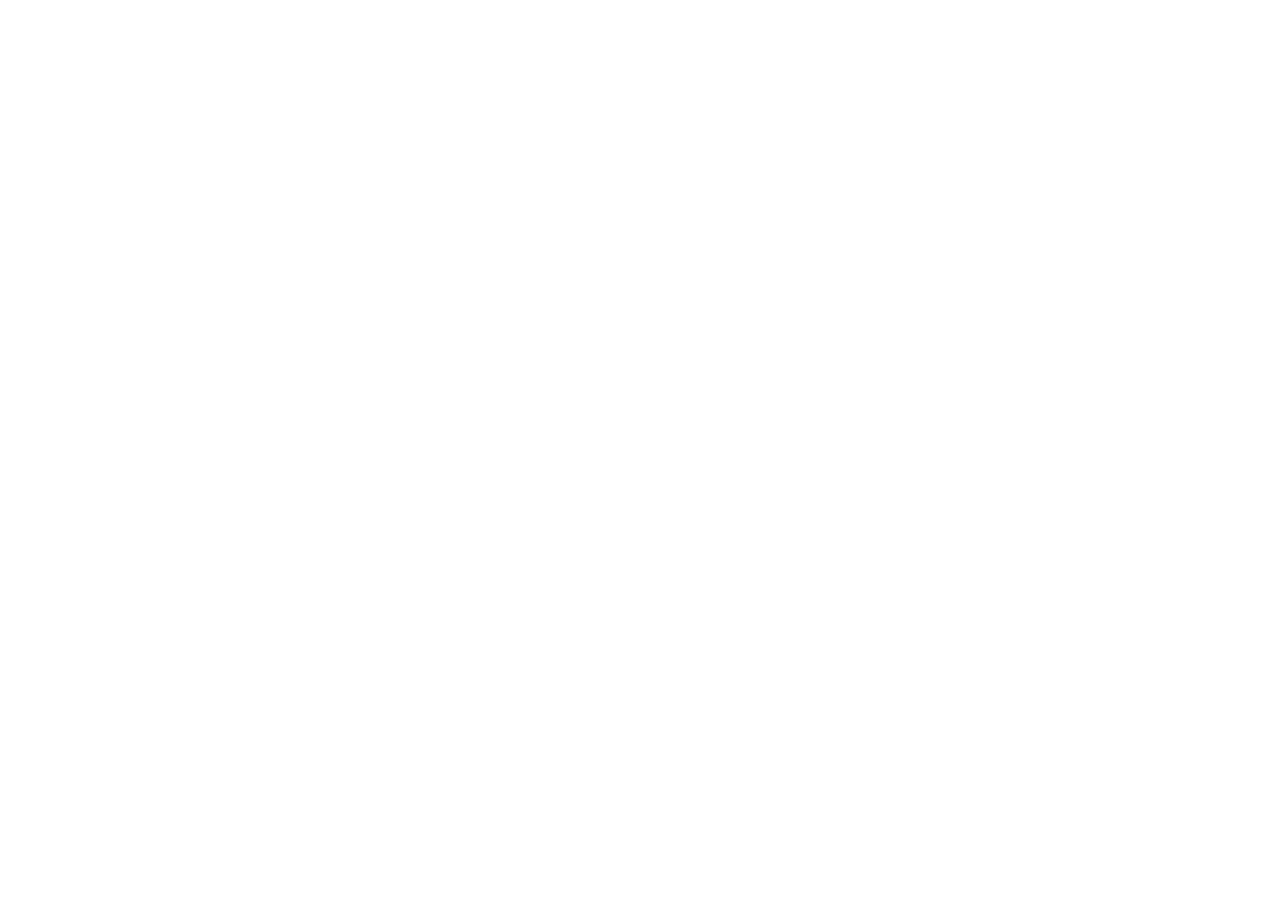
==== parcial-1/about.html @ f010f5a2 "Primer Commit con la primera version de la home page" ====
<!DOCTYPE html>
<html lang="en">

<head>
    <meta charset="UTF-8">
    <meta name="viewport" content="width=device-width, initial-scale=1.0">
    <title>Document</title>
</head>

<body>

</body>

</html>
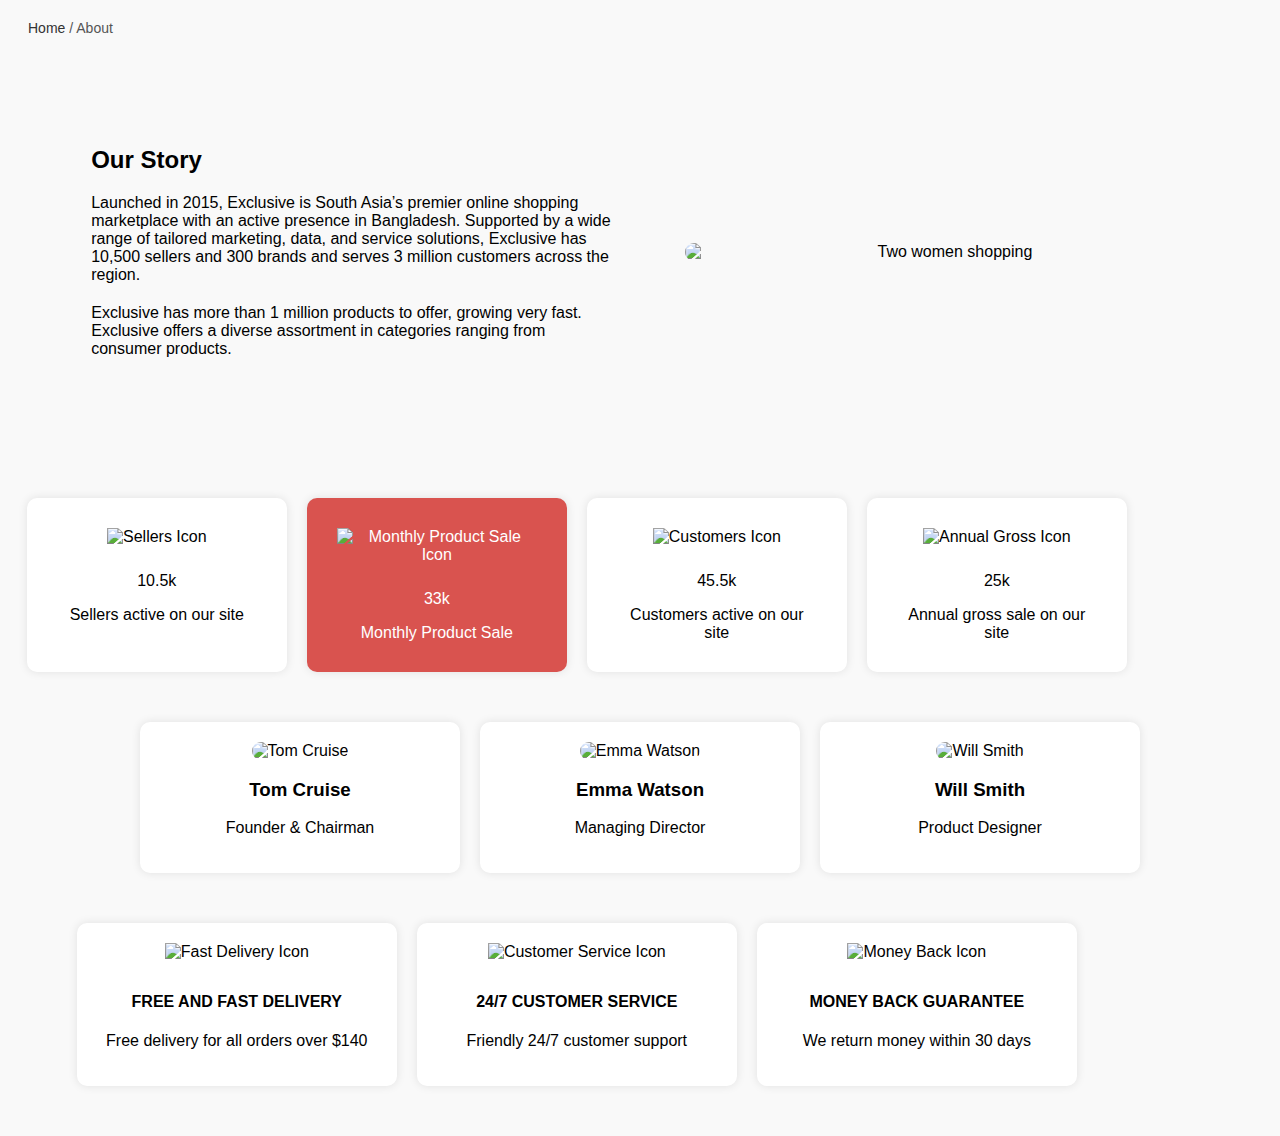
==== commit 3fde57f5: "commit 2 about" ====
--- a/parcial-1/about.html
+++ b/parcial-1/about.html
@@ -1,14 +1,99 @@
 <!DOCTYPE html>
-<html lang="en">
-
+<html lang="es">
 <head>
     <meta charset="UTF-8">
     <meta name="viewport" content="width=device-width, initial-scale=1.0">
-    <title>Document</title>
+    <title>Our Story</title>
+    <link rel="stylesheet" href="styles.css">
+    <script src="https://kit.fontawesome.com/a076d05399.js" crossorigin="anonymous"></script>
 </head>
-
 <body>
 
+    <!-- Breadcrumb -->
+    <nav class="breadcrumb">
+        <a href="#">Home</a> / <span>About</span>
+    </nav>
+
+    <!-- Sección Our Story -->
+    <section class="about container">
+        <div class="about-content">
+            <h2>Our Story</h2>
+            <p>
+                Launched in 2015, Exclusive is South Asia’s premier online shopping marketplace with an active presence in Bangladesh. 
+                Supported by a wide range of tailored marketing, data, and service solutions, Exclusive has 10,500 sellers and 300 brands 
+                and serves 3 million customers across the region.
+            </p>
+            <p>
+                Exclusive has more than 1 million products to offer, growing very fast. Exclusive offers a diverse assortment in categories 
+                ranging from consumer products.
+            </p>
+        </div>
+        <div class="about-image">
+            <img src="shopping-women.jpg" alt="Two women shopping">
+        </div>
+    </section>
+
+    <!-- Sección de Estadísticas -->
+    <section class="stats container">
+        <div class="stat-box">
+            <img src="icon-sellers.png" alt="Sellers Icon">
+            <p>10.5k</p>
+            <span>Sellers active on our site</span>
+        </div>
+        <div class="stat-box highlighted">
+            <img src="icon-monthly-sales.png" alt="Monthly Product Sale Icon">
+            <p>33k</p>
+            <span>Monthly Product Sale</span>
+        </div>
+        <div class="stat-box">
+            <img src="icon-customers.png" alt="Customers Icon">
+            <p>45.5k</p>
+            <span>Customers active on our site</span>
+        </div>
+        <div class="stat-box">
+            <img src="icon-annual-gross.png" alt="Annual Gross Icon">
+            <p>25k</p>
+            <span>Annual gross sale on our site</span>
+        </div>
+    </section>
+
+    <!-- Sección de Equipo -->
+    <section class="team container">
+        <div class="team-member">
+            <img src="tom-cruise.jpg" alt="Tom Cruise">
+            <h3>Tom Cruise</h3>
+            <p>Founder & Chairman</p>
+        </div>
+        <div class="team-member">
+            <img src="emma-watson.jpg" alt="Emma Watson">
+            <h3>Emma Watson</h3>
+            <p>Managing Director</p>
+        </div>
+        <div class="team-member">
+            <img src="will-smith.jpg" alt="Will Smith">
+            <h3>Will Smith</h3>
+            <p>Product Designer</p>
+        </div>
+    </section>
+
+    <!-- Sección de Servicios -->
+    <section class="services container">
+        <div class="service-box">
+            <img src="icon-fast-delivery.png" alt="Fast Delivery Icon">
+            <h4>FREE AND FAST DELIVERY</h4>
+            <p>Free delivery for all orders over $140</p>
+        </div>
+        <div class="service-box">
+            <img src="icon-customer-service.png" alt="Customer Service Icon">
+            <h4>24/7 CUSTOMER SERVICE</h4>
+            <p>Friendly 24/7 customer support</p>
+        </div>
+        <div class="service-box">
+            <img src="icon-money-back.png" alt="Money Back Icon">
+            <h4>MONEY BACK GUARANTEE</h4>
+            <p>We return money within 30 days</p>
+        </div>
+    </section>
+
 </body>
-
 </html>--- a/parcial-1/styles.css
+++ b/parcial-1/styles.css
@@ -0,0 +1,163 @@
+•⁠  ⁠{
+    margin: 0;
+    padding: 0;
+    box-sizing: border-box;
+}
+
+body {
+    font-family: Arial, sans-serif;
+    background-color: #f9f9f9;
+    text-align: center;
+}
+
+.container {
+    width: 90%;
+    max-width: 1200px;
+    margin: auto;
+}
+
+/* Breadcrumb */
+.breadcrumb {
+    text-align: left;
+    margin: 20px;
+    font-size: 14px;
+    color: #555;
+}
+
+.breadcrumb a {
+    text-decoration: none;
+    color: #333;
+}
+
+/* Sección Our Story */
+.about {
+    display: flex;
+    align-items: center;
+    justify-content: center;
+    gap: 50px;
+    padding: 50px 0;
+}
+
+.about-content {
+    flex: 1;
+    min-width: 300px;
+    text-align: left;
+    padding: 20px;
+}
+
+.about-content h2 {
+    margin-bottom: 20px;
+}
+
+.about-content p {
+    margin-bottom: 20px;
+}
+
+.about-image {
+    flex: 1;
+    min-width: 300px;
+    display: flex;
+    justify-content: center;
+}
+
+.about-image img {
+    width: 100%;
+    border-radius: 10px;
+}
+
+/* Sección de Estadísticas */
+.stats {
+    display: flex;
+    justify-content: center;
+    gap: 20px;
+    margin: 50px 0;
+    flex-wrap: wrap;
+}
+
+.stat-box {
+    background: white;
+    padding: 30px;
+    text-align: center;
+    border-radius: 10px;
+    width: 200px;
+    box-shadow: 0 0 10px rgba(0, 0, 0, 0.1);
+}
+
+.stat-box img {
+    width: 50px;
+    margin-bottom: 10px;
+}
+
+.highlighted {
+    background: #d9534f;
+    color: white;
+}
+
+/* Sección de Equipo */
+.team {
+    display: flex;
+    justify-content: center;
+    gap: 20px;
+    flex-wrap: wrap;
+    margin-top: 50px;
+}
+
+.team-member {
+    background: white;
+    padding: 20px;
+    text-align: center;
+    border-radius: 10px;
+    width: 280px;
+    box-shadow: 0 0 10px rgba(0, 0, 0, 0.1);
+}
+
+.team-member img {
+    width: 100%;
+    border-radius: 10px;
+}
+
+/* Sección de Servicios */
+.services {
+    display: flex;
+    justify-content: center;
+    gap: 20px;
+    flex-wrap: wrap;
+    margin: 50px 0;
+}
+
+.service-box {
+    background: white;
+    padding: 20px;
+    text-align: center;
+    border-radius: 10px;
+    width: 280px;
+    box-shadow: 0 0 10px rgba(0, 0, 0, 0.1);
+}
+
+.service-box img {
+    width: 50px;
+    margin-bottom: 10px;
+}
+
+/* Responsive */
+@media (max-width: 768px) {
+    .about {
+        flex-direction: column;
+        text-align: center;
+    }
+    
+    .stats {
+        flex-direction: column;
+        align-items: center;
+    }
+
+    .team {
+        flex-direction: column;
+        align-items: center;
+    }
+
+    .services {
+        flex-direction: column;
+        align-items: center;
+    }
+}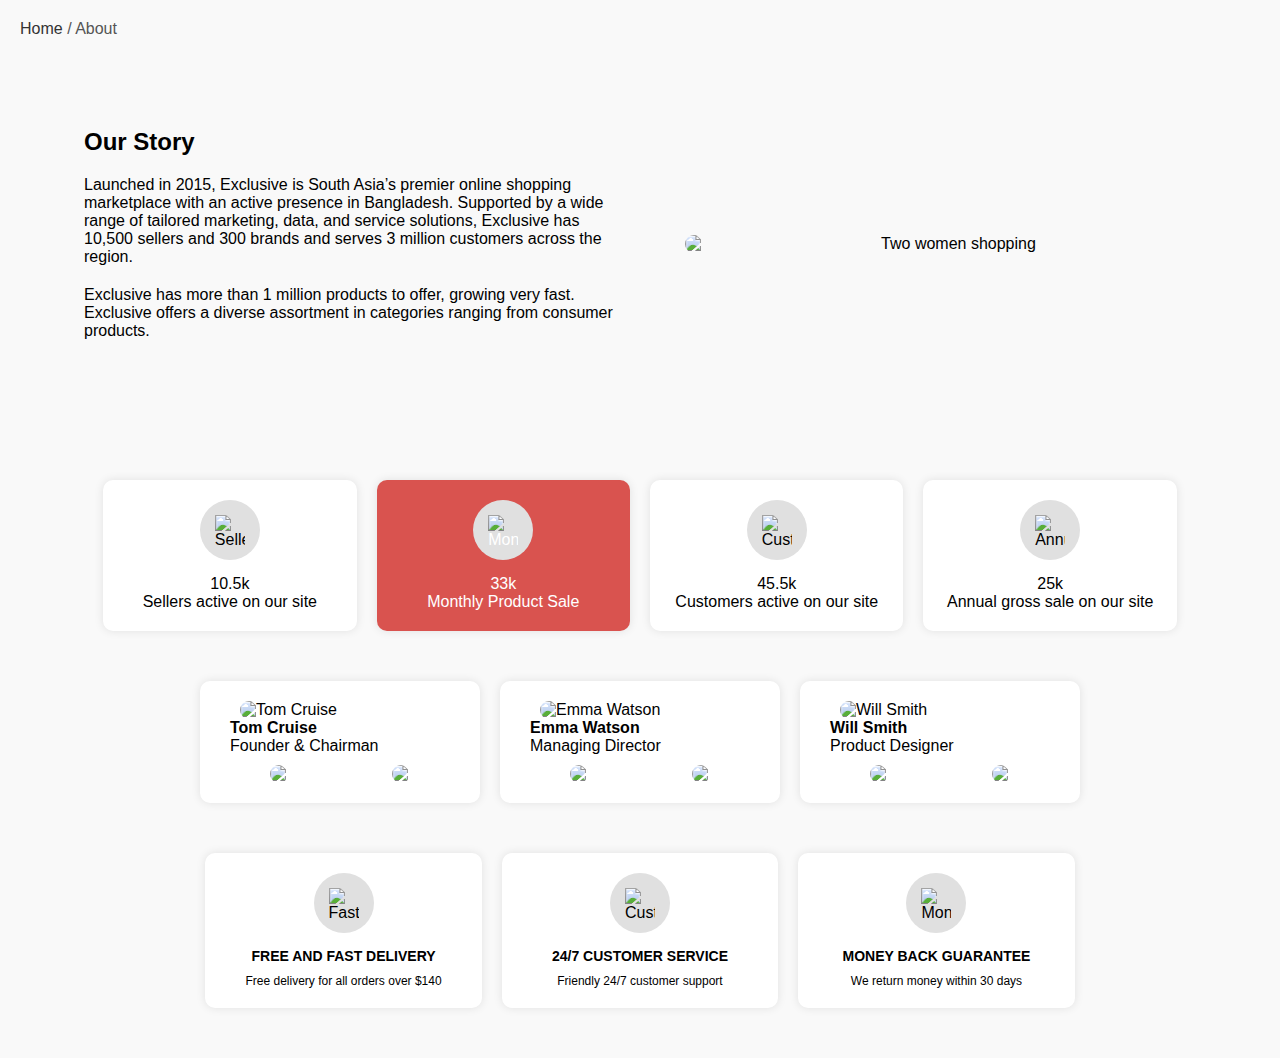
==== commit 014b396d: "mejora visual" ====
--- a/parcial-1/about.html
+++ b/parcial-1/about.html
@@ -29,29 +29,37 @@
             </p>
         </div>
         <div class="about-image">
-            <img src="shopping-women.jpg" alt="Two women shopping">
+            <img src="images/imagen1.jpg" alt="Two women shopping">
         </div>
     </section>
 
     <!-- Sección de Estadísticas -->
     <section class="stats container">
         <div class="stat-box">
-            <img src="icon-sellers.png" alt="Sellers Icon">
+            <div class="icon-circle">
+                <img src="images/iconotienda.png" alt="Sellers Icon">
+            </div>
             <p>10.5k</p>
             <span>Sellers active on our site</span>
         </div>
         <div class="stat-box highlighted">
-            <img src="icon-monthly-sales.png" alt="Monthly Product Sale Icon">
+            <div class="icon-circle">
+                <img src="images/iconomoneda.png" alt="Monthly Product Sale Icon">
+            </div>
             <p>33k</p>
             <span>Monthly Product Sale</span>
         </div>
         <div class="stat-box">
-            <img src="icon-customers.png" alt="Customers Icon">
+            <div class="icon-circle">
+                <img src="images/iconocompras.png" alt="Customers Icon">
+            </div>
             <p>45.5k</p>
             <span>Customers active on our site</span>
         </div>
         <div class="stat-box">
-            <img src="icon-annual-gross.png" alt="Annual Gross Icon">
+            <div class="icon-circle">
+                <img src="images/iconobolsa.png" alt="Annual Gross Icon">
+            </div>
             <p>25k</p>
             <span>Annual gross sale on our site</span>
         </div>
@@ -60,36 +68,54 @@
     <!-- Sección de Equipo -->
     <section class="team container">
         <div class="team-member">
-            <img src="tom-cruise.jpg" alt="Tom Cruise">
+            <img src="images/imagen2.jpeg" alt="Tom Cruise">
             <h3>Tom Cruise</h3>
             <p>Founder & Chairman</p>
+            <div class="social-icons">
+                <img src="images/twitter.png" alt="Twitter Icon">
+                <img src="images/Instagram.png" alt="Instagram Icon">
+            </div>
         </div>
         <div class="team-member">
-            <img src="emma-watson.jpg" alt="Emma Watson">
+            <img src="images/imagen4.jpeg" alt="Emma Watson">
             <h3>Emma Watson</h3>
             <p>Managing Director</p>
+            <div class="social-icons">
+                <img src="images/twitter.png" alt="Twitter Icon">
+                <img src="images/Instagram.png" alt="Instagram Icon">
+            </div>
         </div>
         <div class="team-member">
-            <img src="will-smith.jpg" alt="Will Smith">
+            <img src="images/imagen3.jpeg" alt="Will Smith">
             <h3>Will Smith</h3>
             <p>Product Designer</p>
+            <div class="social-icons">
+                <img src="images/twitter.png" alt="Twitter Icon">
+                <img src="images/Instagram.png" alt="Instagram Icon">
+            </div>
         </div>
     </section>
 
     <!-- Sección de Servicios -->
     <section class="services container">
         <div class="service-box">
-            <img src="icon-fast-delivery.png" alt="Fast Delivery Icon">
+            <div class="icon-circle">
+                <img src="images/entrega.png" alt="Fast Delivery Icon">
+            </div>
             <h4>FREE AND FAST DELIVERY</h4>
             <p>Free delivery for all orders over $140</p>
         </div>
         <div class="service-box">
-            <img src="icon-customer-service.png" alt="Customer Service Icon">
+            <div class="icon-circle">
+                <img src="images/audifonos.png" alt="Customer Service Icon">
+            </div>
             <h4>24/7 CUSTOMER SERVICE</h4>
             <p>Friendly 24/7 customer support</p>
         </div>
         <div class="service-box">
-            <img src="icon-money-back.png" alt="Money Back Icon">
+            <div class="icon-circle">
+                <img src="images/seguro.png" alt="Money Back Icon">
+            </div>
             <h4>MONEY BACK GUARANTEE</h4>
             <p>We return money within 30 days</p>
         </div>
--- a/parcial-1/styles.css
+++ b/parcial-1/styles.css
@@ -1,4 +1,4 @@
-•⁠  ⁠{
+* {
     margin: 0;
     padding: 0;
     box-sizing: border-box;
@@ -6,6 +6,7 @@
 
 body {
     font-family: Arial, sans-serif;
+    font-size: 16px;
     background-color: #f9f9f9;
     text-align: center;
 }
@@ -13,14 +14,14 @@
 .container {
     width: 90%;
     max-width: 1200px;
-    margin: auto;
+    margin: 0 auto;
 }
 
 /* Breadcrumb */
 .breadcrumb {
     text-align: left;
     margin: 20px;
-    font-size: 14px;
+    font-size: 16px;
     color: #555;
 }
 
@@ -40,17 +41,19 @@
 
 .about-content {
     flex: 1;
-    min-width: 300px;
+    min-width: 400px;
     text-align: left;
     padding: 20px;
 }
 
 .about-content h2 {
     margin-bottom: 20px;
+    font-size: 24px;
 }
 
 .about-content p {
     margin-bottom: 20px;
+    font-size: 16px;
 }
 
 .about-image {
@@ -62,6 +65,8 @@
 
 .about-image img {
     width: 100%;
+    max-width: 600px;
+    height: auto;
     border-radius: 10px;
 }
 
@@ -70,22 +75,30 @@
     display: flex;
     justify-content: center;
     gap: 20px;
-    margin: 50px 0;
+    margin: 50px auto;
+    width: 90%;
     flex-wrap: wrap;
 }
 
 .stat-box {
     background: white;
-    padding: 30px;
+    padding: 20px;
     text-align: center;
     border-radius: 10px;
-    width: 200px;
+    width: 22%;
     box-shadow: 0 0 10px rgba(0, 0, 0, 0.1);
-}
-
-.stat-box img {
-    width: 50px;
-    margin-bottom: 10px;
+    display: flex;
+    flex-direction: column;
+    align-items: center;
+}
+
+.stat-box .icon-circle {
+    margin-bottom: 15px;
+}
+
+.stat-box p, .stat-box span {
+    font-size: 16px;
+    white-space: nowrap;
 }
 
 .highlighted {
@@ -93,6 +106,30 @@
     color: white;
 }
 
+/* Estilos para el círculo gris detrás de los íconos */
+.icon-circle {
+    width: 60px;
+    height: 60px;
+    background-color: #e0e0e0;
+    border-radius: 50%;
+    display: flex;
+    align-items: center;
+    justify-content: center;
+    margin: 0 auto 10px;
+}
+
+.icon-circle img {
+    width: 30px;
+    height: 30px;
+}
+
+/* Ajustes para el modo oscuro */
+@media (prefers-color-scheme: dark) {
+    .icon-circle {
+        background-color: #555;
+    }
+}
+
 /* Sección de Equipo */
 .team {
     display: flex;
@@ -105,7 +142,7 @@
 .team-member {
     background: white;
     padding: 20px;
-    text-align: center;
+    text-align: left;
     border-radius: 10px;
     width: 280px;
     box-shadow: 0 0 10px rgba(0, 0, 0, 0.1);
@@ -113,16 +150,47 @@
 
 .team-member img {
     width: 100%;
-    border-radius: 10px;
-}
-
-/* Sección de Servicios */
+    max-width: 200px;
+    height: auto;
+    display: block;
+    margin: 0 auto;
+    border-radius: 10px;
+}
+
+.team-member h3, .team-member p {
+    font-size: 16px;
+    white-space: nowrap;
+    text-align: left;
+    margin-left: 10px;
+}
+
+/* Estilos para los íconos de redes sociales */
+.social-icons {
+    display: flex;
+    justify-content: flex-start;
+    gap: 5px;
+    margin-top: 10px;
+    padding-left: 0;
+}
+
+.social-icons img {
+    width: 18px;
+    height: 18px;
+    transition: transform 0.3s ease;
+}
+
+.social-icons img:hover {
+    transform: scale(1.1);
+}
+
+/* Sección de Servicios (reducida en un 20%) */
 .services {
     display: flex;
     justify-content: center;
     gap: 20px;
+    margin: 50px auto;
+    width: 72%; /* Reducido en un 20% */
     flex-wrap: wrap;
-    margin: 50px 0;
 }
 
 .service-box {
@@ -130,34 +198,83 @@
     padding: 20px;
     text-align: center;
     border-radius: 10px;
-    width: 280px;
+    width: 30%; /* Reducido en un 20% */
     box-shadow: 0 0 10px rgba(0, 0, 0, 0.1);
-}
-
-.service-box img {
-    width: 50px;
+    display: flex;
+    flex-direction: column;
+    align-items: center;
+}
+
+.service-box .icon-circle {
+    margin-bottom: 15px;
+}
+
+.service-box h4 {
+    font-size: 14px; /* Tamaño de fuente reducido */
+    white-space: nowrap;
     margin-bottom: 10px;
+}
+
+.service-box p {
+    font-size: 12px; /* Tamaño de fuente reducido */
+    white-space: nowrap;
 }
 
 /* Responsive */
 @media (max-width: 768px) {
+    .container {
+        width: 100%;
+    }
+
     .about {
         flex-direction: column;
         text-align: center;
-    }
-    
+        padding: 20px 0;
+    }
+
+    .about-content {
+        text-align: center;
+        min-width: 90%;
+    }
+
+    .about-content h2 {
+        font-size: 20px;
+    }
+
+    .about-content p {
+        font-size: 14px;
+    }
+
+    .about-image img {
+        max-width: 100%;
+    }
+
     .stats {
         flex-direction: column;
         align-items: center;
     }
 
+    .stat-box {
+        width: 80%;
+        margin-bottom: 20px;
+    }
+
     .team {
         flex-direction: column;
         align-items: center;
     }
 
+    .team-member {
+        width: 90%;
+    }
+
     .services {
         flex-direction: column;
         align-items: center;
     }
+
+    .service-box {
+        width: 80%;
+        margin-bottom: 20px;
+    }
 }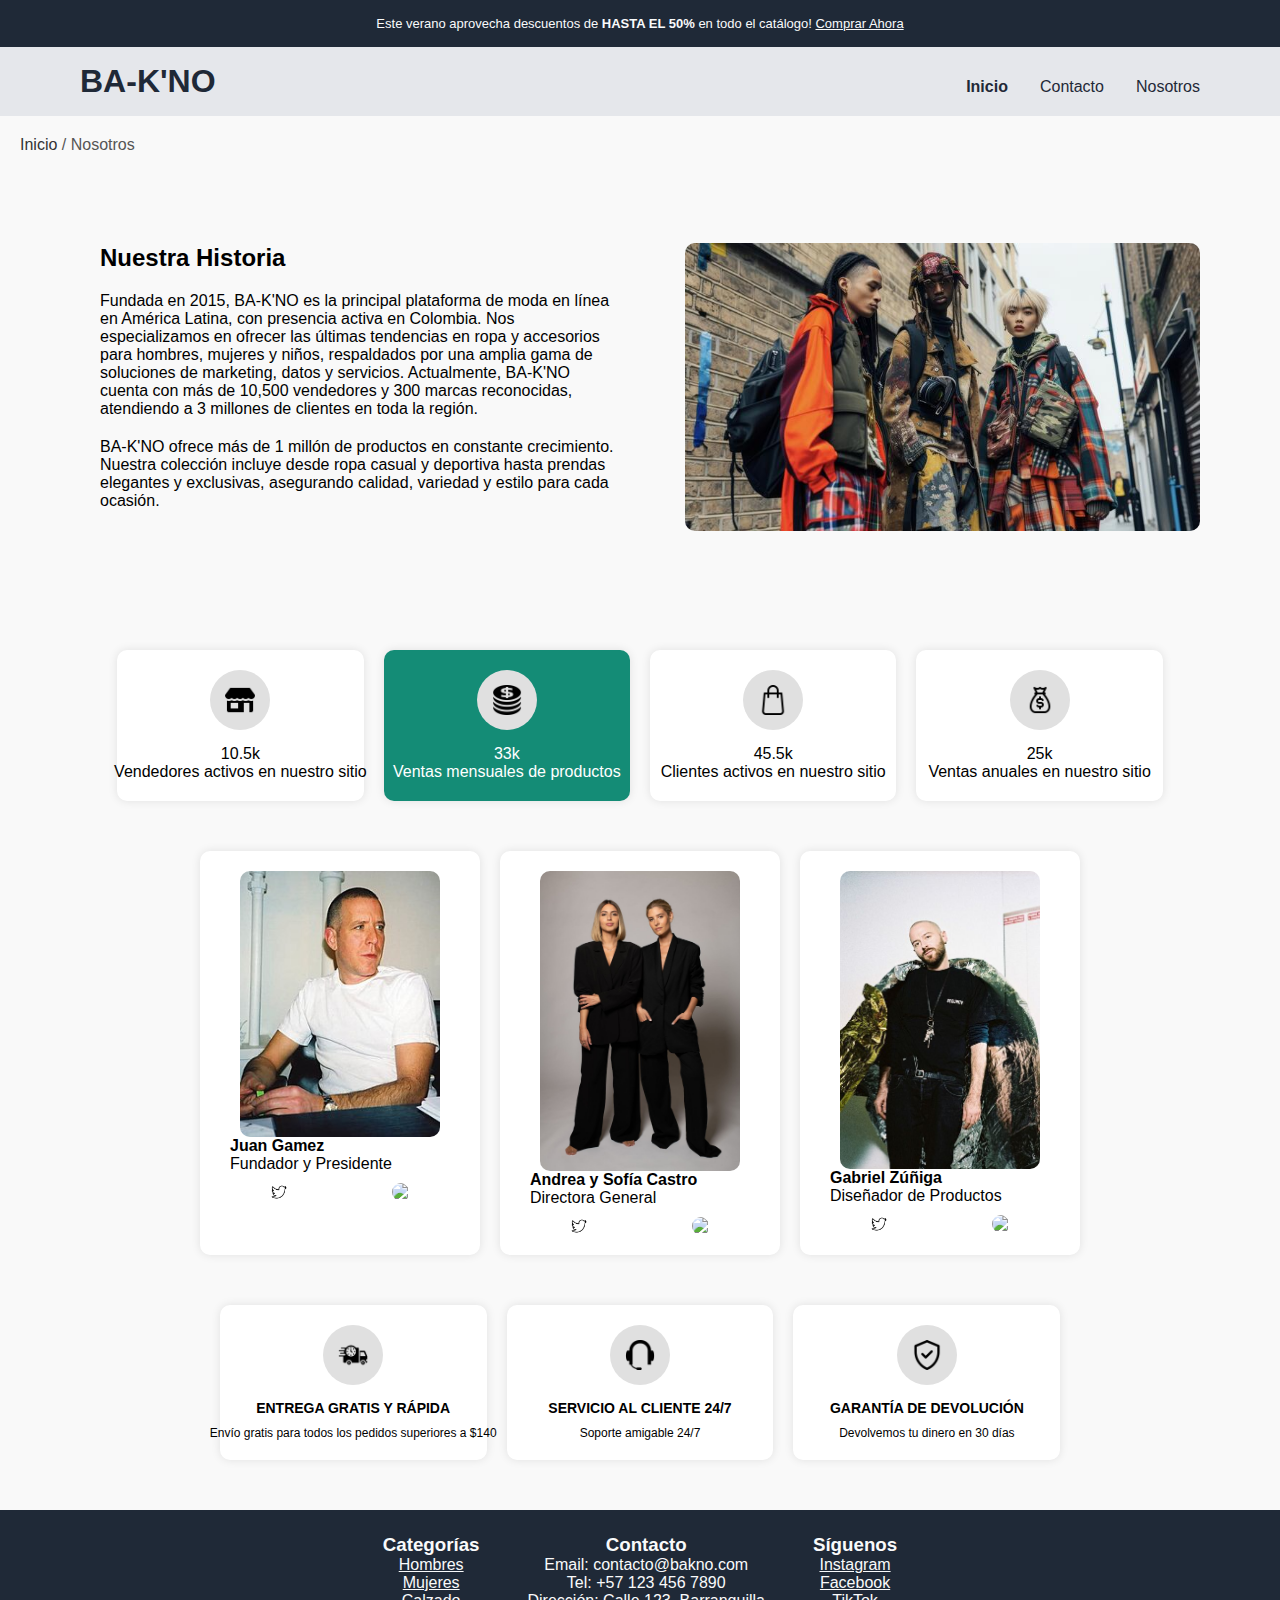
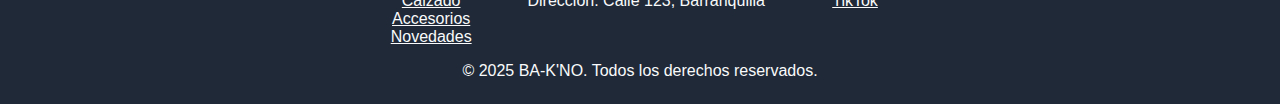
==== commit fff27b39: "Primer commit de la pagina about" ====
--- a/parcial-1/about.html
+++ b/parcial-1/about.html
@@ -3,123 +3,187 @@
 <head>
     <meta charset="UTF-8">
     <meta name="viewport" content="width=device-width, initial-scale=1.0">
-    <title>Our Story</title>
+    <title>Nuestra Historia</title>
     <link rel="stylesheet" href="styles.css">
+    <link rel="stylesheet" href="global.css">
     <script src="https://kit.fontawesome.com/a076d05399.js" crossorigin="anonymous"></script>
+    <style>
+        .section-spacing {
+            margin-bottom: 50px; /* Espacio entre secciones */
+        }
+        /* Quitar estilos de lista */
+        ul.nav-list, footer ul {
+            list-style: none; /* Elimina los marcadores de lista */
+            padding-left: 0; /* Elimina el padding izquierdo predeterminado */
+        }
+    </style>
 </head>
 <body>
-
+    <section class="header-add">
+        <p>
+          Este verano aprovecha descuentos de <b>HASTA EL 50%</b> en todo el
+          catálogo!
+          <a href="">Comprar Ahora</a>
+        </p>
+      </section>
+      <!-- encabezado de la pagina -->
+      <header class="home-header">
+        <!-- barra de navegacion principal -->
+        <nav class="header-nav container">
+          <!-- logo (en este momento es solo texto) -->
+          <h1 class="logo">BA-K'NO</h1>
+          <!-- enlaces de navegacion -->
+          <ul class="nav-list">
+            <li>
+              <a class="nav-link nav-link-selected" href="index.html">Inicio</a>
+            </li>
+            <li>
+              <a class="nav-link" href="contact.html">Contacto</a>
+            </li>
+            <li>
+              <a class="nav-link" href="about.html">Nosotros</a>
+            </li>
+          </ul>
+        </nav>
+      </header>
     <!-- Breadcrumb -->
     <nav class="breadcrumb">
-        <a href="#">Home</a> / <span>About</span>
+        <a href="#">Inicio</a> / <span>Nosotros</span>
     </nav>
 
-    <!-- Sección Our Story -->
-    <section class="about container">
+    <!-- Sección Nuestra Historia -->
+    <section class="about container section-spacing">
         <div class="about-content">
-            <h2>Our Story</h2>
+            <h2>Nuestra Historia</h2>
             <p>
-                Launched in 2015, Exclusive is South Asia’s premier online shopping marketplace with an active presence in Bangladesh. 
-                Supported by a wide range of tailored marketing, data, and service solutions, Exclusive has 10,500 sellers and 300 brands 
-                and serves 3 million customers across the region.
+                Fundada en 2015, BA-K'NO es la principal plataforma de moda en línea en América Latina, con presencia activa en Colombia. Nos especializamos en ofrecer las últimas tendencias en ropa y accesorios para hombres, mujeres y niños, respaldados por una amplia gama de soluciones de marketing, datos y servicios. Actualmente, BA-K'NO cuenta con más de 10,500 vendedores y 300 marcas reconocidas, atendiendo a 3 millones de clientes en toda la región.
             </p>
             <p>
-                Exclusive has more than 1 million products to offer, growing very fast. Exclusive offers a diverse assortment in categories 
-                ranging from consumer products.
+                BA-K'NO ofrece más de 1 millón de productos en constante crecimiento. Nuestra colección incluye desde ropa casual y deportiva hasta prendas elegantes y exclusivas, asegurando calidad, variedad y estilo para cada ocasión.
             </p>
         </div>
         <div class="about-image">
-            <img src="images/imagen1.jpg" alt="Two women shopping">
+            <img src="images/imagen1.jpg" alt="Dos mujeres comprando">
         </div>
     </section>
 
     <!-- Sección de Estadísticas -->
-    <section class="stats container">
+    <section class="stats container section-spacing">
         <div class="stat-box">
             <div class="icon-circle">
-                <img src="images/iconotienda.png" alt="Sellers Icon">
+                <img src="images/iconotienda.png" alt="Icono de vendedores">
             </div>
             <p>10.5k</p>
-            <span>Sellers active on our site</span>
+            <span>Vendedores activos en nuestro sitio</span>
         </div>
         <div class="stat-box highlighted">
             <div class="icon-circle">
-                <img src="images/iconomoneda.png" alt="Monthly Product Sale Icon">
+                <img src="images/iconomoneda.png" alt="Icono de ventas mensuales">
             </div>
             <p>33k</p>
-            <span>Monthly Product Sale</span>
+            <span>Ventas mensuales de productos</span>
         </div>
         <div class="stat-box">
             <div class="icon-circle">
-                <img src="images/iconocompras.png" alt="Customers Icon">
+                <img src="images/iconocompras.png" alt="Icono de clientes">
             </div>
             <p>45.5k</p>
-            <span>Customers active on our site</span>
+            <span>Clientes activos en nuestro sitio</span>
         </div>
         <div class="stat-box">
             <div class="icon-circle">
-                <img src="images/iconobolsa.png" alt="Annual Gross Icon">
+                <img src="images/iconobolsa.png" alt="Icono de ventas anuales">
             </div>
             <p>25k</p>
-            <span>Annual gross sale on our site</span>
+            <span>Ventas anuales en nuestro sitio</span>
         </div>
     </section>
 
     <!-- Sección de Equipo -->
-    <section class="team container">
+    <section class="team container section-spacing">
         <div class="team-member">
-            <img src="images/imagen2.jpeg" alt="Tom Cruise">
-            <h3>Tom Cruise</h3>
-            <p>Founder & Chairman</p>
+            <img src="images/imagen2.jpg" alt="Tom Cruise">
+            <h3>Juan Gamez</h3>
+            <p>Fundador y Presidente</p>
             <div class="social-icons">
-                <img src="images/twitter.png" alt="Twitter Icon">
-                <img src="images/Instagram.png" alt="Instagram Icon">
+                <img src="images/twitter.png" alt="Icono de Twitter">
+                <img src="images/Instagram.png" alt="Icono de Instagram">
             </div>
         </div>
         <div class="team-member">
-            <img src="images/imagen4.jpeg" alt="Emma Watson">
-            <h3>Emma Watson</h3>
-            <p>Managing Director</p>
+            <img src="images/imagen4.jpg" alt="Emma Watson">
+            <h3>Andrea y Sofía Castro</h3>
+            <p>Directora General</p>
             <div class="social-icons">
-                <img src="images/twitter.png" alt="Twitter Icon">
-                <img src="images/Instagram.png" alt="Instagram Icon">
+                <img src="images/twitter.png" alt="Icono de Twitter">
+                <img src="images/Instagram.png" alt="Icono de Instagram">
             </div>
         </div>
         <div class="team-member">
-            <img src="images/imagen3.jpeg" alt="Will Smith">
-            <h3>Will Smith</h3>
-            <p>Product Designer</p>
+            <img src="images/imagen3.jpeg" alt="Gabriel Zúñiga">
+            <h3>Gabriel Zúñiga</h3>
+            <p>Diseñador de Productos</p>
             <div class="social-icons">
-                <img src="images/twitter.png" alt="Twitter Icon">
-                <img src="images/Instagram.png" alt="Instagram Icon">
+                <img src="images/twitter.png" alt="Icono de Twitter">
+                <img src="images/Instagram.png" alt="Icono de Instagram">
             </div>
         </div>
     </section>
 
     <!-- Sección de Servicios -->
-    <section class="services container">
+    <section class="services container section-spacing">
         <div class="service-box">
             <div class="icon-circle">
-                <img src="images/entrega.png" alt="Fast Delivery Icon">
+                <img src="images/entrega.png" alt="Icono de entrega rápida">
             </div>
-            <h4>FREE AND FAST DELIVERY</h4>
-            <p>Free delivery for all orders over $140</p>
+            <h4>ENTREGA GRATIS Y RÁPIDA</h4>
+            <p>Envío gratis para todos los pedidos superiores a $140</p>
         </div>
         <div class="service-box">
             <div class="icon-circle">
-                <img src="images/audifonos.png" alt="Customer Service Icon">
+                <img src="images/audifonos.png" alt="Icono de servicio al cliente">
             </div>
-            <h4>24/7 CUSTOMER SERVICE</h4>
-            <p>Friendly 24/7 customer support</p>
+            <h4>SERVICIO AL CLIENTE 24/7</h4>
+            <p>Soporte amigable 24/7</p>
         </div>
         <div class="service-box">
             <div class="icon-circle">
-                <img src="images/seguro.png" alt="Money Back Icon">
+                <img src="images/seguro.png" alt="Icono de garantía de devolución">
             </div>
-            <h4>MONEY BACK GUARANTEE</h4>
-            <p>We return money within 30 days</p>
+            <h4>GARANTÍA DE DEVOLUCIÓN</h4>
+            <p>Devolvemos tu dinero en 30 días</p>
         </div>
     </section>
-
+    <footer>
+        <nav class="footer-nav container">
+          <section class="footer-section">
+            <h3>Categorías</h3>
+            <ul>
+              <li><a href="#">Hombres</a></li>
+              <li><a href="#">Mujeres</a></li>
+              <li><a href="#">Calzado</a></li>
+              <li><a href="#">Accesorios</a></li>
+              <li><a href="#">Novedades</a></li>
+            </ul>
+          </section>
+          <section class="footer-section">
+            <h3>Contacto</h3>
+            <p>Email: contacto@bakno.com</p>
+            <p>Tel: +57 123 456 7890</p>
+            <p>Dirección: Calle 123, Barranquilla</p>
+          </section>
+          <section class="footer-section">
+            <h3>Síguenos</h3>
+            <ul>
+              <li><a href="#">Instagram</a></li>
+              <li><a href="#">Facebook</a></li>
+              <li><a href="#">TikTok</a></li>
+            </ul>
+          </section>
+        </nav>
+        <section class="footer-bottom">
+          <p>&copy; 2025 BA-K'NO. Todos los derechos reservados.</p>
+        </section>
+      </footer>
 </body>
 </html>--- a/parcial-1/styles.css
+++ b/parcial-1/styles.css
@@ -102,7 +102,7 @@
 }
 
 .highlighted {
-    background: #d9534f;
+    background: #148C76;
     color: white;
 }
 
--- a/parcial-1/global.css
+++ b/parcial-1/global.css
@@ -0,0 +1,181 @@
+@import url("https://fonts.googleapis.com/css2?family=Poppins:ital,wght@0,100;0,200;0,300;0,400;0,500;0,600;0,700;0,800;0,900;1,100;1,200;1,300;1,400;1,500;1,600;1,700;1,800;1,900&display=swap");
+
+:root {
+  --color-gray-50: #f9fafb;
+  --color-gray-200: #e5e7eb;
+  --color-gray-800: #1f2937;
+
+  --p-sm: 0.5rem;
+  --p-md: 1rem;
+  --p-lg: 1.5rem;
+  --p-xl: 2rem;
+  --p-2xl: 2.5rem;
+  --p-3xl: 3rem;
+
+  --g-sm: 1rem;
+  --g-md: 2rem;
+  --g-lg: 3rem;
+
+  --r-sm: 0.2rem;
+  --r-md: 0.4rem;
+  --r-lg: 0.6rem;
+  --r-full: calc(infinity * 1rem);
+}
+
+•⁠  ⁠{
+  margin: 0;
+  padding: 0;
+  list-style: none;
+  box-sizing: border-box;
+  font-family: "Poppins", sans-serif;
+  line-height: 1;
+}
+
+a {
+  color: inherit;
+}
+
+.overlay::before {
+  content: "";
+  position: absolute;
+  top: 0;
+  left: 0;
+  width: 100%;
+  height: 100%;
+  background: rgba(0, 0, 0, 0.05);
+  z-index: -1;
+}
+
+.container {
+  max-width: 1400px;
+  padding-left: var(--p-md);
+  padding-right: var(--p-md);
+  margin: 0 auto;
+}
+
+.link-button-primary {
+  text-decoration: none;
+  background-color: var(--color-gray-50);
+  color: var(--color-gray-800);
+  padding: var(--p-sm) var(--p-lg);
+  border-radius: var(--r-full);
+  font-weight: 600;
+}
+
+.link-button-primary:hover {
+  background-color: var(--color-gray-200);
+}
+
+.section-title {
+  color: var(--color-gray-800);
+  font-size: large;
+  font-weight: 600;
+
+  display: flex;
+  gap: var(--g-sm);
+  line-height: 2;
+  margin-bottom: var(--p-md);
+}
+
+.product {
+  color: var(--color-gray-50);
+  min-height: 300px;
+
+  padding: var(--p-lg);
+  gap: var(--g-sm);
+  border-radius: var(--r-md);
+
+  display: flex;
+  flex-direction: column;
+  justify-content: flex-end;
+
+  position: relative;
+  z-index: 1;
+  overflow: hidden;
+}
+
+.product h3 {
+  font-weight: 600;
+}
+
+.product p {
+  max-width: 16rem;
+  color: var(--color-gray-200);
+}
+
+.section-title {
+  color: var(--color-gray-800);
+  font-weight: 600;
+}
+
+.section-title::before {
+  content: "";
+  background-color: var(--color-gray-800);
+  width: 0.5rem;
+  border-radius: var(--r-sm);
+}
+
+.home-header {
+  background-color: var(--color-gray-200);
+  position: sticky;
+  top: 0;
+  z-index: 10;
+}
+
+.header-add {
+  background: var(--color-gray-800);
+  color: var(--color-gray-50);
+  text-align: center;
+  padding: var(--p-md);
+  font-size: small;
+}
+
+.logo {
+  font-size: xx-large;
+  color: var(--color-gray-800);
+}
+
+.header-nav {
+  display: flex;
+  align-items: baseline;
+  justify-content: space-between;
+  padding-top: var(--p-md);
+  padding-bottom: var(--p-md);
+}
+
+.nav-list {
+  display: flex;
+  gap: var(--g-md);
+}
+
+.nav-link {
+  text-decoration: none;
+  font-size: medium;
+  color: var(--color-gray-800);
+}
+
+.nav-link:hover {
+  border-bottom: 2px solid var(--color-gray-800);
+}
+
+.nav-link-selected {
+  font-weight: 600;
+}
+
+footer {
+  background-color: var(--color-gray-800);
+  color: var(--color-gray-50);
+  padding: var(--p-lg);
+  margin-top: var(--p-2xl);
+}
+
+.footer-nav {
+  display: flex;
+  justify-content: center;
+  gap: var(--g-lg);
+}
+
+.footer-bottom {
+  text-align: center;
+  margin-top: var(--p-md);
+}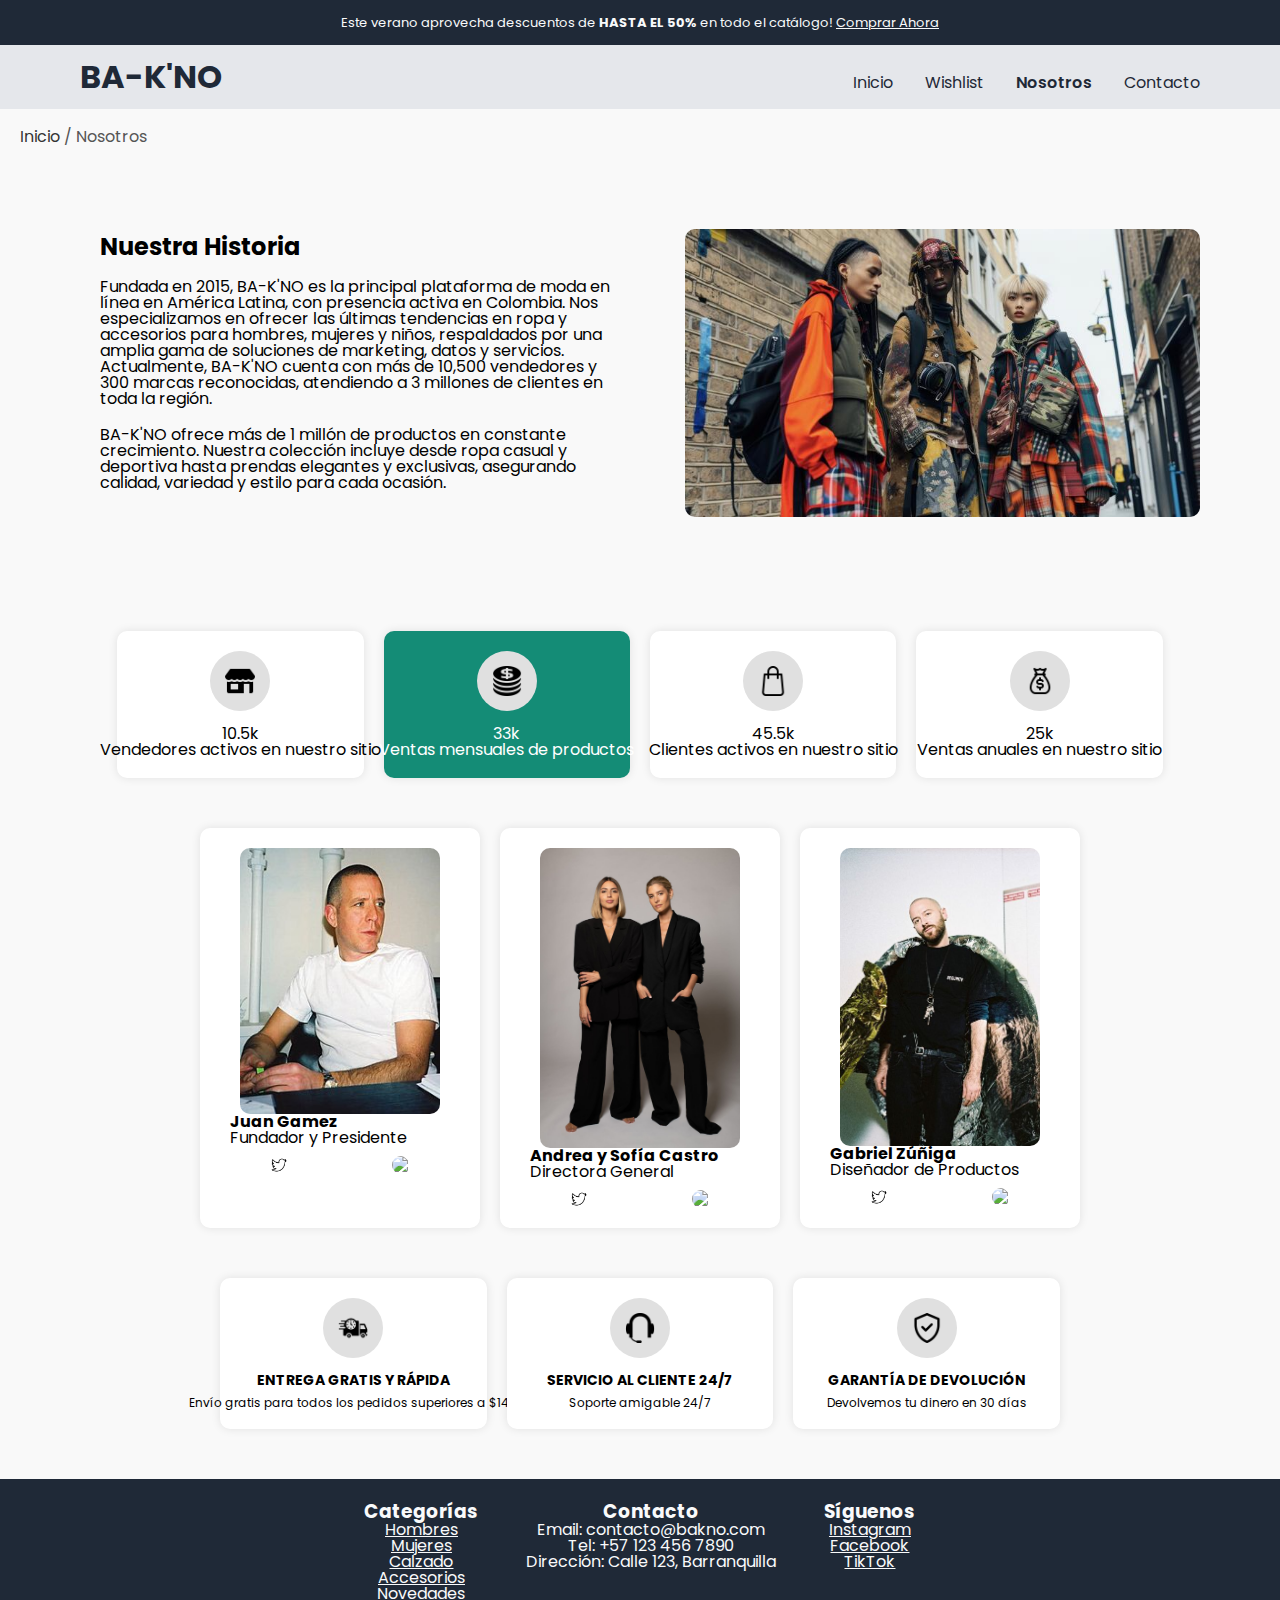
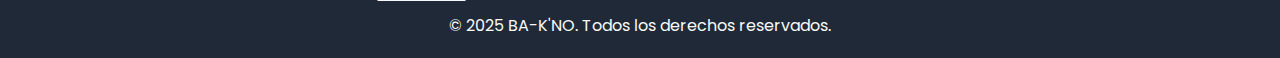
==== commit b4d075fd: "Redirecciones listas, pagina de contacto y ajustes de enlaces en la barra de navegación" ====
--- a/parcial-1/about.html
+++ b/parcial-1/about.html
@@ -1,189 +1,203 @@
 <!DOCTYPE html>
 <html lang="es">
-<head>
-    <meta charset="UTF-8">
-    <meta name="viewport" content="width=device-width, initial-scale=1.0">
+  <head>
+    <meta charset="UTF-8" />
+    <meta name="viewport" content="width=device-width, initial-scale=1.0" />
     <title>Nuestra Historia</title>
-    <link rel="stylesheet" href="styles.css">
-    <link rel="stylesheet" href="global.css">
-    <script src="https://kit.fontawesome.com/a076d05399.js" crossorigin="anonymous"></script>
+    <link rel="stylesheet" href="styles.css" />
+    <link rel="stylesheet" href="global.css" />
+    <script
+      src="https://kit.fontawesome.com/a076d05399.js"
+      crossorigin="anonymous"
+    ></script>
     <style>
-        .section-spacing {
-            margin-bottom: 50px; /* Espacio entre secciones */
-        }
-        /* Quitar estilos de lista */
-        ul.nav-list, footer ul {
-            list-style: none; /* Elimina los marcadores de lista */
-            padding-left: 0; /* Elimina el padding izquierdo predeterminado */
-        }
+      .section-spacing {
+        margin-bottom: 50px; /* Espacio entre secciones */
+      }
+      /* Quitar estilos de lista */
+      ul.nav-list,
+      footer ul {
+        list-style: none; /* Elimina los marcadores de lista */
+        padding-left: 0; /* Elimina el padding izquierdo predeterminado */
+      }
     </style>
-</head>
-<body>
+  </head>
+  <body>
     <section class="header-add">
-        <p>
-          Este verano aprovecha descuentos de <b>HASTA EL 50%</b> en todo el
-          catálogo!
-          <a href="">Comprar Ahora</a>
-        </p>
-      </section>
-      <!-- encabezado de la pagina -->
-      <header class="home-header">
-        <!-- barra de navegacion principal -->
-        <nav class="header-nav container">
-          <!-- logo (en este momento es solo texto) -->
-          <h1 class="logo">BA-K'NO</h1>
-          <!-- enlaces de navegacion -->
-          <ul class="nav-list">
-            <li>
-              <a class="nav-link nav-link-selected" href="index.html">Inicio</a>
-            </li>
-            <li>
-              <a class="nav-link" href="contact.html">Contacto</a>
-            </li>
-            <li>
-              <a class="nav-link" href="about.html">Nosotros</a>
-            </li>
-          </ul>
-        </nav>
-      </header>
+      <p>
+        Este verano aprovecha descuentos de <b>HASTA EL 50%</b> en todo el
+        catálogo!
+        <a href="">Comprar Ahora</a>
+      </p>
+    </section>
+    <!-- encabezado de la pagina -->
+    <header class="home-header">
+      <!-- barra de navegacion principal -->
+      <nav class="header-nav container">
+        <!-- logo (en este momento es solo texto) -->
+        <h1 class="logo">BA-K'NO</h1>
+        <!-- enlaces de navegacion -->
+        <ul class="nav-list">
+          <li>
+            <a class="nav-link" href="index.html">Inicio</a>
+          </li>
+          <li>
+            <a class="nav-link" href="wish.html">Wishlist</a>
+          </li>
+          <li>
+            <a class="nav-link nav-link-selected" href="about.html">Nosotros</a>
+          </li>
+          <li>
+            <a class="nav-link" href="contact.html">Contacto</a>
+          </li>
+        </ul>
+      </nav>
+    </header>
     <!-- Breadcrumb -->
-    <nav class="breadcrumb">
-        <a href="#">Inicio</a> / <span>Nosotros</span>
-    </nav>
+    <nav class="breadcrumb"><a href="#">Inicio</a> / <span>Nosotros</span></nav>
 
     <!-- Sección Nuestra Historia -->
     <section class="about container section-spacing">
-        <div class="about-content">
-            <h2>Nuestra Historia</h2>
-            <p>
-                Fundada en 2015, BA-K'NO es la principal plataforma de moda en línea en América Latina, con presencia activa en Colombia. Nos especializamos en ofrecer las últimas tendencias en ropa y accesorios para hombres, mujeres y niños, respaldados por una amplia gama de soluciones de marketing, datos y servicios. Actualmente, BA-K'NO cuenta con más de 10,500 vendedores y 300 marcas reconocidas, atendiendo a 3 millones de clientes en toda la región.
-            </p>
-            <p>
-                BA-K'NO ofrece más de 1 millón de productos en constante crecimiento. Nuestra colección incluye desde ropa casual y deportiva hasta prendas elegantes y exclusivas, asegurando calidad, variedad y estilo para cada ocasión.
-            </p>
-        </div>
-        <div class="about-image">
-            <img src="images/imagen1.jpg" alt="Dos mujeres comprando">
-        </div>
+      <div class="about-content">
+        <h2>Nuestra Historia</h2>
+        <p>
+          Fundada en 2015, BA-K'NO es la principal plataforma de moda en línea
+          en América Latina, con presencia activa en Colombia. Nos
+          especializamos en ofrecer las últimas tendencias en ropa y accesorios
+          para hombres, mujeres y niños, respaldados por una amplia gama de
+          soluciones de marketing, datos y servicios. Actualmente, BA-K'NO
+          cuenta con más de 10,500 vendedores y 300 marcas reconocidas,
+          atendiendo a 3 millones de clientes en toda la región.
+        </p>
+        <p>
+          BA-K'NO ofrece más de 1 millón de productos en constante crecimiento.
+          Nuestra colección incluye desde ropa casual y deportiva hasta prendas
+          elegantes y exclusivas, asegurando calidad, variedad y estilo para
+          cada ocasión.
+        </p>
+      </div>
+      <div class="about-image">
+        <img src="images/imagen1.jpg" alt="Dos mujeres comprando" />
+      </div>
     </section>
 
     <!-- Sección de Estadísticas -->
     <section class="stats container section-spacing">
-        <div class="stat-box">
-            <div class="icon-circle">
-                <img src="images/iconotienda.png" alt="Icono de vendedores">
-            </div>
-            <p>10.5k</p>
-            <span>Vendedores activos en nuestro sitio</span>
-        </div>
-        <div class="stat-box highlighted">
-            <div class="icon-circle">
-                <img src="images/iconomoneda.png" alt="Icono de ventas mensuales">
-            </div>
-            <p>33k</p>
-            <span>Ventas mensuales de productos</span>
-        </div>
-        <div class="stat-box">
-            <div class="icon-circle">
-                <img src="images/iconocompras.png" alt="Icono de clientes">
-            </div>
-            <p>45.5k</p>
-            <span>Clientes activos en nuestro sitio</span>
-        </div>
-        <div class="stat-box">
-            <div class="icon-circle">
-                <img src="images/iconobolsa.png" alt="Icono de ventas anuales">
-            </div>
-            <p>25k</p>
-            <span>Ventas anuales en nuestro sitio</span>
-        </div>
+      <div class="stat-box">
+        <div class="icon-circle">
+          <img src="images/iconotienda.png" alt="Icono de vendedores" />
+        </div>
+        <p>10.5k</p>
+        <span>Vendedores activos en nuestro sitio</span>
+      </div>
+      <div class="stat-box highlighted">
+        <div class="icon-circle">
+          <img src="images/iconomoneda.png" alt="Icono de ventas mensuales" />
+        </div>
+        <p>33k</p>
+        <span>Ventas mensuales de productos</span>
+      </div>
+      <div class="stat-box">
+        <div class="icon-circle">
+          <img src="images/iconocompras.png" alt="Icono de clientes" />
+        </div>
+        <p>45.5k</p>
+        <span>Clientes activos en nuestro sitio</span>
+      </div>
+      <div class="stat-box">
+        <div class="icon-circle">
+          <img src="images/iconobolsa.png" alt="Icono de ventas anuales" />
+        </div>
+        <p>25k</p>
+        <span>Ventas anuales en nuestro sitio</span>
+      </div>
     </section>
 
     <!-- Sección de Equipo -->
     <section class="team container section-spacing">
-        <div class="team-member">
-            <img src="images/imagen2.jpg" alt="Tom Cruise">
-            <h3>Juan Gamez</h3>
-            <p>Fundador y Presidente</p>
-            <div class="social-icons">
-                <img src="images/twitter.png" alt="Icono de Twitter">
-                <img src="images/Instagram.png" alt="Icono de Instagram">
-            </div>
-        </div>
-        <div class="team-member">
-            <img src="images/imagen4.jpg" alt="Emma Watson">
-            <h3>Andrea y Sofía Castro</h3>
-            <p>Directora General</p>
-            <div class="social-icons">
-                <img src="images/twitter.png" alt="Icono de Twitter">
-                <img src="images/Instagram.png" alt="Icono de Instagram">
-            </div>
-        </div>
-        <div class="team-member">
-            <img src="images/imagen3.jpeg" alt="Gabriel Zúñiga">
-            <h3>Gabriel Zúñiga</h3>
-            <p>Diseñador de Productos</p>
-            <div class="social-icons">
-                <img src="images/twitter.png" alt="Icono de Twitter">
-                <img src="images/Instagram.png" alt="Icono de Instagram">
-            </div>
-        </div>
+      <div class="team-member">
+        <img src="images/imagen2.jpg" alt="Tom Cruise" />
+        <h3>Juan Gamez</h3>
+        <p>Fundador y Presidente</p>
+        <div class="social-icons">
+          <img src="images/twitter.png" alt="Icono de Twitter" />
+          <img src="images/Instagram.png" alt="Icono de Instagram" />
+        </div>
+      </div>
+      <div class="team-member">
+        <img src="images/imagen4.jpg" alt="Emma Watson" />
+        <h3>Andrea y Sofía Castro</h3>
+        <p>Directora General</p>
+        <div class="social-icons">
+          <img src="images/twitter.png" alt="Icono de Twitter" />
+          <img src="images/Instagram.png" alt="Icono de Instagram" />
+        </div>
+      </div>
+      <div class="team-member">
+        <img src="images/imagen3.jpeg" alt="Gabriel Zúñiga" />
+        <h3>Gabriel Zúñiga</h3>
+        <p>Diseñador de Productos</p>
+        <div class="social-icons">
+          <img src="images/twitter.png" alt="Icono de Twitter" />
+          <img src="images/Instagram.png" alt="Icono de Instagram" />
+        </div>
+      </div>
     </section>
 
     <!-- Sección de Servicios -->
     <section class="services container section-spacing">
-        <div class="service-box">
-            <div class="icon-circle">
-                <img src="images/entrega.png" alt="Icono de entrega rápida">
-            </div>
-            <h4>ENTREGA GRATIS Y RÁPIDA</h4>
-            <p>Envío gratis para todos los pedidos superiores a $140</p>
-        </div>
-        <div class="service-box">
-            <div class="icon-circle">
-                <img src="images/audifonos.png" alt="Icono de servicio al cliente">
-            </div>
-            <h4>SERVICIO AL CLIENTE 24/7</h4>
-            <p>Soporte amigable 24/7</p>
-        </div>
-        <div class="service-box">
-            <div class="icon-circle">
-                <img src="images/seguro.png" alt="Icono de garantía de devolución">
-            </div>
-            <h4>GARANTÍA DE DEVOLUCIÓN</h4>
-            <p>Devolvemos tu dinero en 30 días</p>
-        </div>
+      <div class="service-box">
+        <div class="icon-circle">
+          <img src="images/entrega.png" alt="Icono de entrega rápida" />
+        </div>
+        <h4>ENTREGA GRATIS Y RÁPIDA</h4>
+        <p>Envío gratis para todos los pedidos superiores a $140</p>
+      </div>
+      <div class="service-box">
+        <div class="icon-circle">
+          <img src="images/audifonos.png" alt="Icono de servicio al cliente" />
+        </div>
+        <h4>SERVICIO AL CLIENTE 24/7</h4>
+        <p>Soporte amigable 24/7</p>
+      </div>
+      <div class="service-box">
+        <div class="icon-circle">
+          <img src="images/seguro.png" alt="Icono de garantía de devolución" />
+        </div>
+        <h4>GARANTÍA DE DEVOLUCIÓN</h4>
+        <p>Devolvemos tu dinero en 30 días</p>
+      </div>
     </section>
     <footer>
-        <nav class="footer-nav container">
-          <section class="footer-section">
-            <h3>Categorías</h3>
-            <ul>
-              <li><a href="#">Hombres</a></li>
-              <li><a href="#">Mujeres</a></li>
-              <li><a href="#">Calzado</a></li>
-              <li><a href="#">Accesorios</a></li>
-              <li><a href="#">Novedades</a></li>
-            </ul>
-          </section>
-          <section class="footer-section">
-            <h3>Contacto</h3>
-            <p>Email: contacto@bakno.com</p>
-            <p>Tel: +57 123 456 7890</p>
-            <p>Dirección: Calle 123, Barranquilla</p>
-          </section>
-          <section class="footer-section">
-            <h3>Síguenos</h3>
-            <ul>
-              <li><a href="#">Instagram</a></li>
-              <li><a href="#">Facebook</a></li>
-              <li><a href="#">TikTok</a></li>
-            </ul>
-          </section>
-        </nav>
-        <section class="footer-bottom">
-          <p>&copy; 2025 BA-K'NO. Todos los derechos reservados.</p>
+      <nav class="footer-nav container">
+        <section class="footer-section">
+          <h3>Categorías</h3>
+          <ul>
+            <li><a href="#">Hombres</a></li>
+            <li><a href="#">Mujeres</a></li>
+            <li><a href="#">Calzado</a></li>
+            <li><a href="#">Accesorios</a></li>
+            <li><a href="#">Novedades</a></li>
+          </ul>
         </section>
-      </footer>
-</body>
-</html>+        <section class="footer-section">
+          <h3>Contacto</h3>
+          <p>Email: contacto@bakno.com</p>
+          <p>Tel: +57 123 456 7890</p>
+          <p>Dirección: Calle 123, Barranquilla</p>
+        </section>
+        <section class="footer-section">
+          <h3>Síguenos</h3>
+          <ul>
+            <li><a href="#">Instagram</a></li>
+            <li><a href="#">Facebook</a></li>
+            <li><a href="#">TikTok</a></li>
+          </ul>
+        </section>
+      </nav>
+      <section class="footer-bottom">
+        <p>&copy; 2025 BA-K'NO. Todos los derechos reservados.</p>
+      </section>
+    </footer>
+  </body>
+</html>
--- a/parcial-1/global.css
+++ b/parcial-1/global.css
@@ -22,7 +22,7 @@
   --r-full: calc(infinity * 1rem);
 }
 
-•⁠  ⁠{
+* {
   margin: 0;
   padding: 0;
   list-style: none;
@@ -178,4 +178,4 @@
 .footer-bottom {
   text-align: center;
   margin-top: var(--p-md);
-}+}
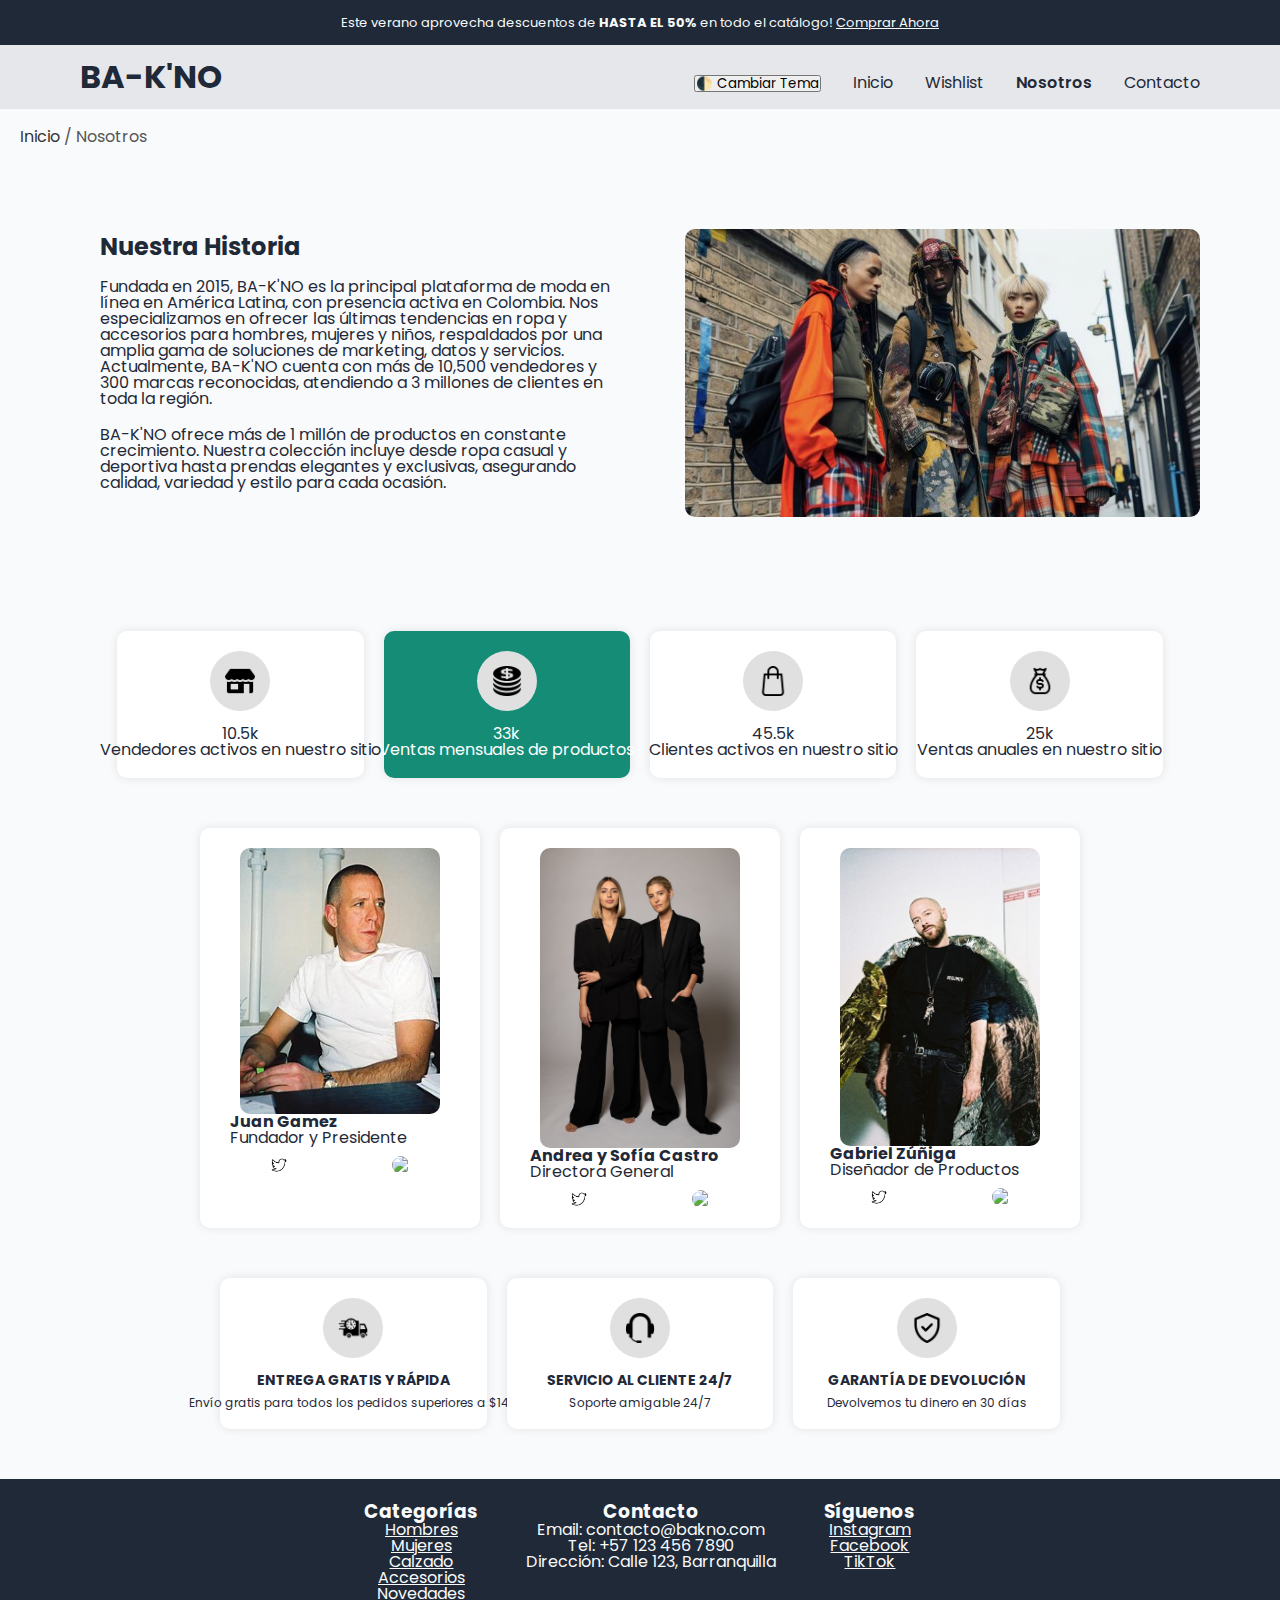
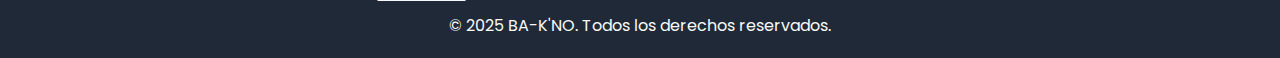
==== commit abdbc3b0: "implementacion del dark mode" ====
--- a/parcial-1/about.html
+++ b/parcial-1/about.html
@@ -38,6 +38,7 @@
         <h1 class="logo">BA-K'NO</h1>
         <!-- enlaces de navegacion -->
         <ul class="nav-list">
+          <li><button id="themeToggle">🌓 Cambiar Tema</button></li>
           <li>
             <a class="nav-link" href="index.html">Inicio</a>
           </li>
@@ -199,5 +200,7 @@
         <p>&copy; 2025 BA-K'NO. Todos los derechos reservados.</p>
       </section>
     </footer>
+
+    <script src="darkmode.js"></script>
   </body>
 </html>
--- a/parcial-1/styles.css
+++ b/parcial-1/styles.css
@@ -1,280 +1,285 @@
 * {
-    margin: 0;
-    padding: 0;
-    box-sizing: border-box;
+  margin: 0;
+  padding: 0;
+  box-sizing: border-box;
 }
 
 body {
-    font-family: Arial, sans-serif;
-    font-size: 16px;
-    background-color: #f9f9f9;
-    text-align: center;
+  font-family: Arial, sans-serif;
+  font-size: 16px;
+  background-color: #f9f9f9;
+  text-align: center;
 }
 
 .container {
-    width: 90%;
-    max-width: 1200px;
-    margin: 0 auto;
+  width: 90%;
+  max-width: 1200px;
+  margin: 0 auto;
 }
 
 /* Breadcrumb */
 .breadcrumb {
-    text-align: left;
-    margin: 20px;
-    font-size: 16px;
-    color: #555;
+  text-align: left;
+  margin: 20px;
+  font-size: 16px;
+  color: #555;
 }
 
 .breadcrumb a {
-    text-decoration: none;
-    color: #333;
+  text-decoration: none;
+  color: #333;
 }
 
 /* Sección Our Story */
 .about {
-    display: flex;
-    align-items: center;
-    justify-content: center;
-    gap: 50px;
-    padding: 50px 0;
+  display: flex;
+  align-items: center;
+  justify-content: center;
+  gap: 50px;
+  padding: 50px 0;
 }
 
 .about-content {
-    flex: 1;
-    min-width: 400px;
-    text-align: left;
-    padding: 20px;
+  flex: 1;
+  min-width: 400px;
+  text-align: left;
+  padding: 20px;
 }
 
 .about-content h2 {
-    margin-bottom: 20px;
-    font-size: 24px;
+  margin-bottom: 20px;
+  font-size: 24px;
 }
 
 .about-content p {
-    margin-bottom: 20px;
-    font-size: 16px;
+  margin-bottom: 20px;
+  font-size: 16px;
 }
 
 .about-image {
-    flex: 1;
-    min-width: 300px;
-    display: flex;
-    justify-content: center;
+  flex: 1;
+  min-width: 300px;
+  display: flex;
+  justify-content: center;
 }
 
 .about-image img {
-    width: 100%;
-    max-width: 600px;
-    height: auto;
-    border-radius: 10px;
+  width: 100%;
+  max-width: 600px;
+  height: auto;
+  border-radius: 10px;
 }
 
 /* Sección de Estadísticas */
 .stats {
-    display: flex;
-    justify-content: center;
-    gap: 20px;
-    margin: 50px auto;
-    width: 90%;
-    flex-wrap: wrap;
+  display: flex;
+  justify-content: center;
+  gap: 20px;
+  margin: 50px auto;
+  width: 90%;
+  flex-wrap: wrap;
 }
 
 .stat-box {
-    background: white;
-    padding: 20px;
-    text-align: center;
-    border-radius: 10px;
-    width: 22%;
-    box-shadow: 0 0 10px rgba(0, 0, 0, 0.1);
-    display: flex;
-    flex-direction: column;
-    align-items: center;
+  background: white;
+  color: var(--color-gray-800);
+  padding: 20px;
+  text-align: center;
+  border-radius: 10px;
+  width: 22%;
+  box-shadow: 0 0 10px rgba(0, 0, 0, 0.1);
+  display: flex;
+  flex-direction: column;
+  align-items: center;
 }
 
 .stat-box .icon-circle {
-    margin-bottom: 15px;
-}
-
-.stat-box p, .stat-box span {
-    font-size: 16px;
-    white-space: nowrap;
+  margin-bottom: 15px;
+}
+
+.stat-box p,
+.stat-box span {
+  font-size: 16px;
+  white-space: nowrap;
 }
 
 .highlighted {
-    background: #148C76;
-    color: white;
+  background: #148c76;
+  color: white;
 }
 
 /* Estilos para el círculo gris detrás de los íconos */
 .icon-circle {
-    width: 60px;
-    height: 60px;
-    background-color: #e0e0e0;
-    border-radius: 50%;
-    display: flex;
-    align-items: center;
-    justify-content: center;
-    margin: 0 auto 10px;
+  width: 60px;
+  height: 60px;
+  background-color: #e0e0e0;
+  border-radius: 50%;
+  display: flex;
+  align-items: center;
+  justify-content: center;
+  margin: 0 auto 10px;
 }
 
 .icon-circle img {
-    width: 30px;
-    height: 30px;
+  width: 30px;
+  height: 30px;
 }
 
 /* Ajustes para el modo oscuro */
 @media (prefers-color-scheme: dark) {
-    .icon-circle {
-        background-color: #555;
-    }
+  .icon-circle {
+    background-color: #555;
+  }
 }
 
 /* Sección de Equipo */
 .team {
-    display: flex;
-    justify-content: center;
-    gap: 20px;
-    flex-wrap: wrap;
-    margin-top: 50px;
+  display: flex;
+  justify-content: center;
+  gap: 20px;
+  flex-wrap: wrap;
+  margin-top: 50px;
 }
 
 .team-member {
-    background: white;
-    padding: 20px;
-    text-align: left;
-    border-radius: 10px;
-    width: 280px;
-    box-shadow: 0 0 10px rgba(0, 0, 0, 0.1);
+  background: white;
+  color: var(--color-gray-800);
+  padding: 20px;
+  text-align: left;
+  border-radius: 10px;
+  width: 280px;
+  box-shadow: 0 0 10px rgba(0, 0, 0, 0.1);
 }
 
 .team-member img {
-    width: 100%;
-    max-width: 200px;
-    height: auto;
-    display: block;
-    margin: 0 auto;
-    border-radius: 10px;
-}
-
-.team-member h3, .team-member p {
-    font-size: 16px;
-    white-space: nowrap;
-    text-align: left;
-    margin-left: 10px;
+  width: 100%;
+  max-width: 200px;
+  height: auto;
+  display: block;
+  margin: 0 auto;
+  border-radius: 10px;
+}
+
+.team-member h3,
+.team-member p {
+  font-size: 16px;
+  white-space: nowrap;
+  text-align: left;
+  margin-left: 10px;
 }
 
 /* Estilos para los íconos de redes sociales */
 .social-icons {
-    display: flex;
-    justify-content: flex-start;
-    gap: 5px;
-    margin-top: 10px;
-    padding-left: 0;
+  display: flex;
+  justify-content: flex-start;
+  gap: 5px;
+  margin-top: 10px;
+  padding-left: 0;
 }
 
 .social-icons img {
-    width: 18px;
-    height: 18px;
-    transition: transform 0.3s ease;
+  width: 18px;
+  height: 18px;
+  transition: transform 0.3s ease;
 }
 
 .social-icons img:hover {
-    transform: scale(1.1);
+  transform: scale(1.1);
 }
 
 /* Sección de Servicios (reducida en un 20%) */
 .services {
-    display: flex;
-    justify-content: center;
-    gap: 20px;
-    margin: 50px auto;
-    width: 72%; /* Reducido en un 20% */
-    flex-wrap: wrap;
+  display: flex;
+  justify-content: center;
+  gap: 20px;
+  margin: 50px auto;
+  width: 72%; /* Reducido en un 20% */
+  flex-wrap: wrap;
 }
 
 .service-box {
-    background: white;
-    padding: 20px;
-    text-align: center;
-    border-radius: 10px;
-    width: 30%; /* Reducido en un 20% */
-    box-shadow: 0 0 10px rgba(0, 0, 0, 0.1);
-    display: flex;
-    flex-direction: column;
-    align-items: center;
+  background: white;
+  color: var(--color-gray-800);
+  padding: 20px;
+  text-align: center;
+  border-radius: 10px;
+  width: 30%; /* Reducido en un 20% */
+  box-shadow: 0 0 10px rgba(0, 0, 0, 0.1);
+  display: flex;
+  flex-direction: column;
+  align-items: center;
 }
 
 .service-box .icon-circle {
-    margin-bottom: 15px;
+  margin-bottom: 15px;
 }
 
 .service-box h4 {
-    font-size: 14px; /* Tamaño de fuente reducido */
-    white-space: nowrap;
-    margin-bottom: 10px;
+  font-size: 14px; /* Tamaño de fuente reducido */
+  white-space: nowrap;
+  margin-bottom: 10px;
 }
 
 .service-box p {
-    font-size: 12px; /* Tamaño de fuente reducido */
-    white-space: nowrap;
+  font-size: 12px; /* Tamaño de fuente reducido */
+  white-space: nowrap;
 }
 
 /* Responsive */
 @media (max-width: 768px) {
-    .container {
-        width: 100%;
-    }
-
-    .about {
-        flex-direction: column;
-        text-align: center;
-        padding: 20px 0;
-    }
-
-    .about-content {
-        text-align: center;
-        min-width: 90%;
-    }
-
-    .about-content h2 {
-        font-size: 20px;
-    }
-
-    .about-content p {
-        font-size: 14px;
-    }
-
-    .about-image img {
-        max-width: 100%;
-    }
-
-    .stats {
-        flex-direction: column;
-        align-items: center;
-    }
-
-    .stat-box {
-        width: 80%;
-        margin-bottom: 20px;
-    }
-
-    .team {
-        flex-direction: column;
-        align-items: center;
-    }
-
-    .team-member {
-        width: 90%;
-    }
-
-    .services {
-        flex-direction: column;
-        align-items: center;
-    }
-
-    .service-box {
-        width: 80%;
-        margin-bottom: 20px;
-    }
-}+  .container {
+    width: 100%;
+  }
+
+  .about {
+    flex-direction: column;
+    text-align: center;
+    padding: 20px 0;
+  }
+
+  .about-content {
+    text-align: center;
+    min-width: 90%;
+  }
+
+  .about-content h2 {
+    font-size: 20px;
+  }
+
+  .about-content p {
+    font-size: 14px;
+  }
+
+  .about-image img {
+    max-width: 100%;
+  }
+
+  .stats {
+    flex-direction: column;
+    align-items: center;
+  }
+
+  .stat-box {
+    width: 80%;
+    margin-bottom: 20px;
+  }
+
+  .team {
+    flex-direction: column;
+    align-items: center;
+  }
+
+  .team-member {
+    width: 90%;
+  }
+
+  .services {
+    flex-direction: column;
+    align-items: center;
+  }
+
+  .service-box {
+    width: 80%;
+    margin-bottom: 20px;
+  }
+}
--- a/parcial-1/global.css
+++ b/parcial-1/global.css
@@ -4,6 +4,12 @@
   --color-gray-50: #f9fafb;
   --color-gray-200: #e5e7eb;
   --color-gray-800: #1f2937;
+
+  --color-bg: #f9fafb;
+  --color-bg-text: #1f2937;
+
+  --color-nav: #e5e7eb;
+  --color-nav-text: #1f2937;
 
   --p-sm: 0.5rem;
   --p-md: 1rem;
@@ -22,6 +28,13 @@
   --r-full: calc(infinity * 1rem);
 }
 
+[data-theme="dark"] {
+  --color-bg: #111827;
+  --color-bg-text: #f9fafb;
+  --color-nav: #1f2937;
+  --color-nav-text: #f9fafb;
+}
+
 * {
   margin: 0;
   padding: 0;
@@ -29,6 +42,11 @@
   box-sizing: border-box;
   font-family: "Poppins", sans-serif;
   line-height: 1;
+}
+
+body {
+  background: var(--color-bg);
+  color: var(--color-bg-text);
 }
 
 a {
@@ -66,17 +84,6 @@
   background-color: var(--color-gray-200);
 }
 
-.section-title {
-  color: var(--color-gray-800);
-  font-size: large;
-  font-weight: 600;
-
-  display: flex;
-  gap: var(--g-sm);
-  line-height: 2;
-  margin-bottom: var(--p-md);
-}
-
 .product {
   color: var(--color-gray-50);
   min-height: 300px;
@@ -104,19 +111,25 @@
 }
 
 .section-title {
-  color: var(--color-gray-800);
+  font-size: large;
+  color: var(--color-bg-text);
   font-weight: 600;
+  display: flex;
+  gap: var(--g-sm);
+  line-height: 2;
+  margin-bottom: var(--p-md);
 }
 
 .section-title::before {
   content: "";
-  background-color: var(--color-gray-800);
+  background-color: var(--color-bg-text);
   width: 0.5rem;
   border-radius: var(--r-sm);
 }
 
 .home-header {
-  background-color: var(--color-gray-200);
+  background-color: var(--color-nav);
+  color: var(--color-nav-text);
   position: sticky;
   top: 0;
   z-index: 10;
@@ -132,7 +145,7 @@
 
 .logo {
   font-size: xx-large;
-  color: var(--color-gray-800);
+  color: var(--color-nav-text);
 }
 
 .header-nav {
@@ -151,7 +164,7 @@
 .nav-link {
   text-decoration: none;
   font-size: medium;
-  color: var(--color-gray-800);
+  color: var(--color-nav-text);
 }
 
 .nav-link:hover {
